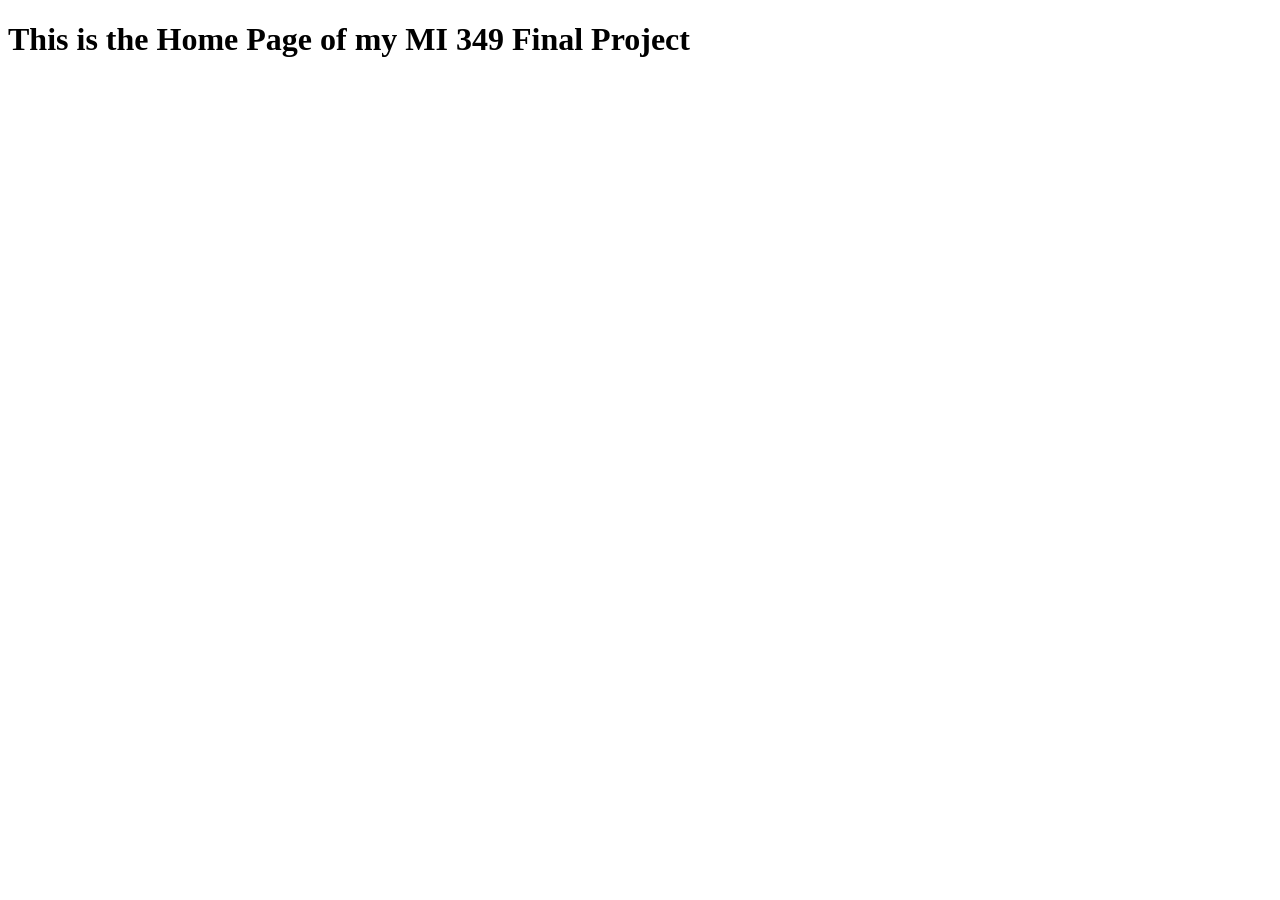
==== index.html @ 1194a59e "initial commit" ====
<!DOCTYPE html>
<html lang="en">
<head>
    <meta charset="UTF-8">
    <meta name="viewport" content="width=device-width, initial-scale=1.0">

    <!-- CSS stylesheets -->
    <link rel="stylesheet" href="styles.css">

    <title>Home</title>
</head>
<body>
    <h1>This is the Home Page of my MI 349 Final Project</h1>
</body>
</html>
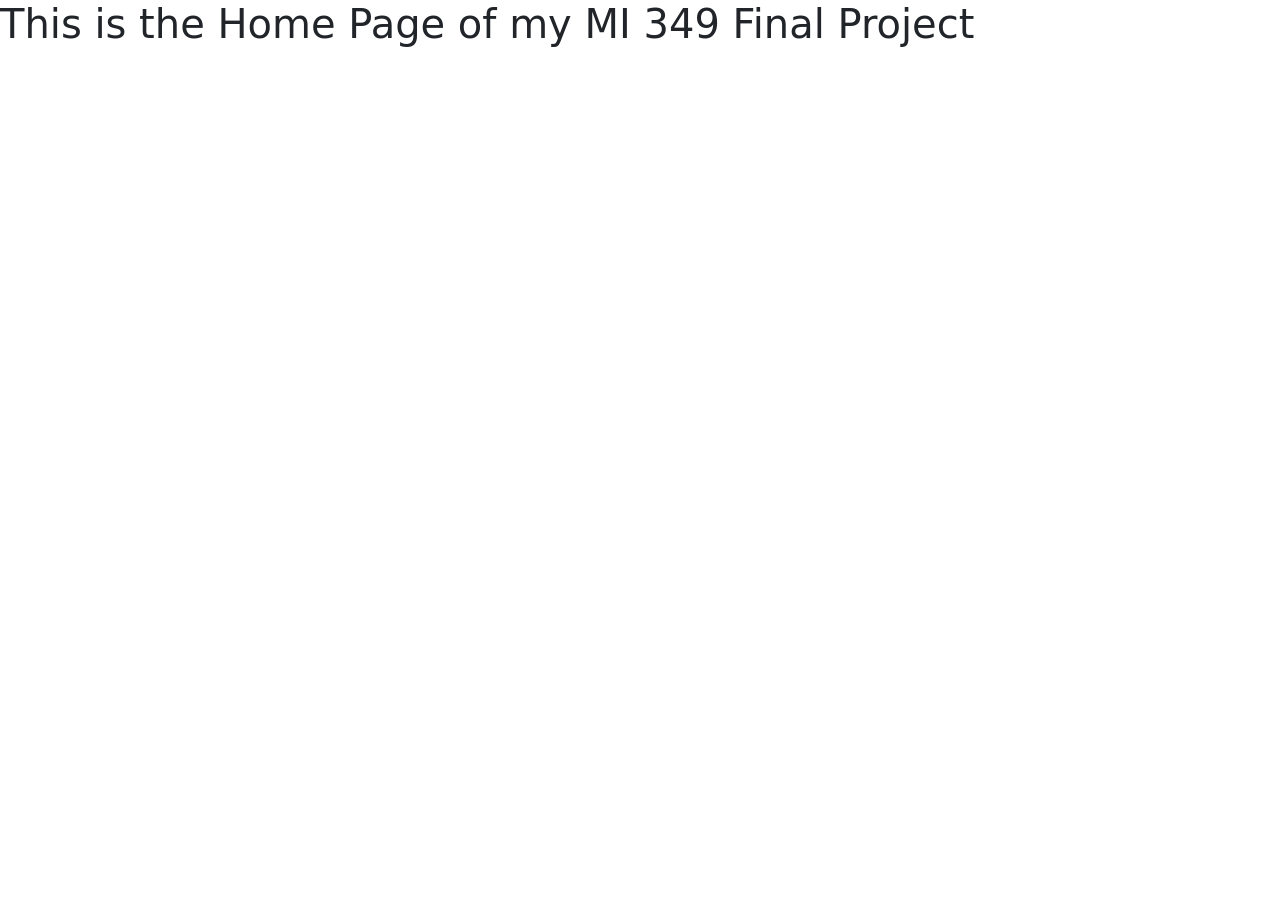
==== commit 8eb214a7: "updating repo" ====
--- a/index.html
+++ b/index.html
@@ -6,10 +6,13 @@
 
     <!-- CSS stylesheets -->
     <link rel="stylesheet" href="styles.css">
+    <link href="https://cdn.jsdelivr.net/npm/bootstrap@5.3.8/dist/css/bootstrap.min.css" rel="stylesheet" 
+        integrity="sha384-sRIl4kxILFvY47J16cr9ZwB07vP4J8+LH7qKQnuqkuIAvNWLzeN8tE5YBujZqJLB" crossorigin="anonymous">
 
     <title>Home</title>
 </head>
 <body>
+
     <h1>This is the Home Page of my MI 349 Final Project</h1>
 </body>
 </html>
--- a/styles.css
+++ b/styles.css
@@ -0,0 +1,7 @@
+:root {
+	--black: #000000;
+	--white: #FFFFFF;
+	--deep-indigo: #272654;
+	--muted-lavender: #8685AA;
+	--night-blue: #0F0E44;
+}
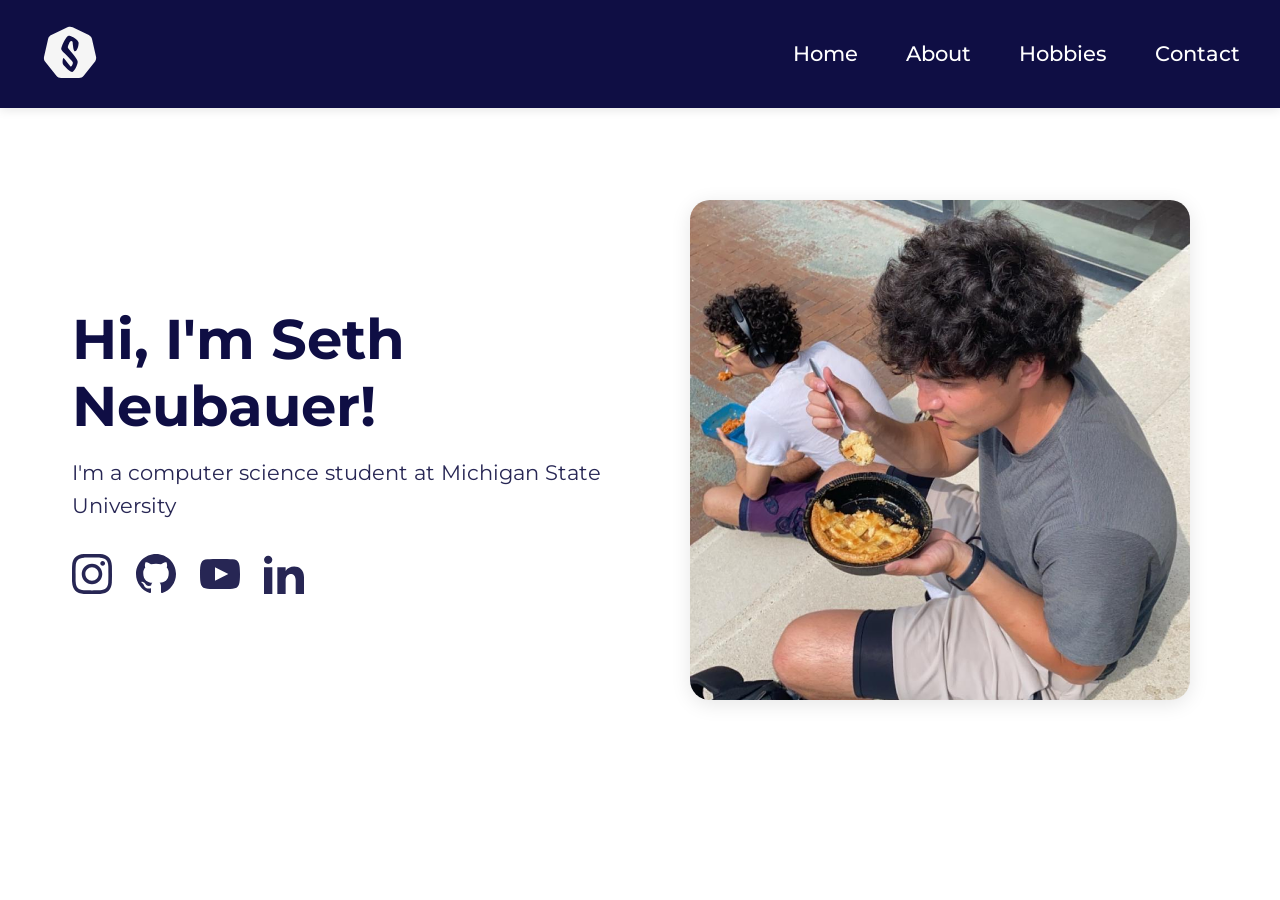
==== commit 2af6866e: "updating website" ====
--- a/index.html
+++ b/index.html
@@ -3,16 +3,90 @@
 <head>
     <meta charset="UTF-8">
     <meta name="viewport" content="width=device-width, initial-scale=1.0">
-
+    
     <!-- CSS stylesheets -->
     <link rel="stylesheet" href="styles.css">
-    <link href="https://cdn.jsdelivr.net/npm/bootstrap@5.3.8/dist/css/bootstrap.min.css" rel="stylesheet" 
-        integrity="sha384-sRIl4kxILFvY47J16cr9ZwB07vP4J8+LH7qKQnuqkuIAvNWLzeN8tE5YBujZqJLB" crossorigin="anonymous">
+
+    <!-- Google Fonts -->
+    <link rel="preconnect" href="https://fonts.googleapis.com">
+    <link rel="preconnect" href="https://fonts.gstatic.com" crossorigin>
+    <link href="https://fonts.googleapis.com/css2?family=Montserrat:wght@400;500;600;700&display=swap" rel="stylesheet">
 
     <title>Home</title>
 </head>
 <body>
+    <header>
+        <nav>
+            <img src="assets/web-logo.svg" alt="Website Logo" class="logo">
+            <button class="hamburger" aria-label="Toggle menu" aria-expanded="false">
+                <svg xmlns="http://www.w3.org/2000/svg" viewBox="0 0 512 512">
+                    <path d="M48 384c-8.8 0-16 7.2-16 16 0 44.2 35.8 80 80 80l288 0c44.2 0 80-35.8 80-80 0-8.8-7.2-16-16-16L48 384zM32 202c0 12.2 9.9 22 22 22L458 224c12.2 0 22-9.9 22-22 0-17.2-2.6-34.4-10.8-49.5-22.2-40.8-82.3-120.5-213.2-120.5S65 111.6 42.8 152.5C34.6 167.6 32 184.8 32 202zM0 304c0 17.7 14.3 32 32 32l448 0c17.7 0 32-14.3 32-32s-14.3-32-32-32L32 272c-17.7 0-32 14.3-32 32zM256 72a24 24 0 1 1 0 48 24 24 0 1 1 0-48zM120 128a24 24 0 1 1 48 0 24 24 0 1 1 -48 0zm248-24a24 24 0 1 1 0 48 24 24 0 1 1 0-48z" fill="white"/>
+                </svg>
+            </button>
+            <ul class="nav-links">
+                <li><a href="index.html">Home</a></li>
+                <li><a href="about.html">About</a></li>
+                <li><a href="hobbies.html">Hobbies</a></li>
+                <li><a href="contact.html">Contact</a></li>
+            </ul>
+        </nav>
+    </header>
 
-    <h1>This is the Home Page of my MI 349 Final Project</h1>
+    <main>
+        <section class="hero">
+            <div class="hero-content">
+                <h1>Hi, I'm Seth Neubauer!</h1>
+                <p>I'm a computer science student at Michigan State University</p>
+                
+                <div class="social-links">
+                    <a href="https://www.instagram.com" target="_blank" rel="noopener noreferrer" aria-label="Instagram">
+                        <svg width="40" height="40" viewBox="0 0 24 24" fill="none" xmlns="http://www.w3.org/2000/svg">
+                            <path d="M12 2.163c3.204 0 3.584.012 4.85.07 3.252.148 4.771 1.691 4.919 4.919.058 1.265.069 1.645.069 4.849 0 3.205-.012 3.584-.069 4.849-.149 3.225-1.664 4.771-4.919 4.919-1.266.058-1.644.07-4.85.07-3.204 0-3.584-.012-4.849-.07-3.26-.149-4.771-1.699-4.919-4.92-.058-1.265-.07-1.644-.07-4.849 0-3.204.013-3.583.07-4.849.149-3.227 1.664-4.771 4.919-4.919 1.266-.057 1.645-.069 4.849-.069zm0-2.163c-3.259 0-3.667.014-4.947.072-4.358.2-6.78 2.618-6.98 6.98-.059 1.281-.073 1.689-.073 4.948 0 3.259.014 3.668.072 4.948.2 4.358 2.618 6.78 6.98 6.98 1.281.058 1.689.072 4.948.072 3.259 0 3.668-.014 4.948-.072 4.354-.2 6.782-2.618 6.979-6.98.059-1.28.073-1.689.073-4.948 0-3.259-.014-3.667-.072-4.947-.196-4.354-2.617-6.78-6.979-6.98-1.281-.059-1.69-.073-4.949-.073zm0 5.838c-3.403 0-6.162 2.759-6.162 6.162s2.759 6.163 6.162 6.163 6.162-2.759 6.162-6.163c0-3.403-2.759-6.162-6.162-6.162zm0 10.162c-2.209 0-4-1.79-4-4 0-2.209 1.791-4 4-4s4 1.791 4 4c0 2.21-1.791 4-4 4zm6.406-11.845c-.796 0-1.441.645-1.441 1.44s.645 1.44 1.441 1.44c.795 0 1.439-.645 1.439-1.44s-.644-1.44-1.439-1.44z" fill="#272654"/>
+                        </svg>
+                    </a>
+                    <a href="https://github.com/neubauerseth" target="_blank" rel="noopener noreferrer" aria-label="GitHub">
+                        <svg width="40" height="40" viewBox="0 0 24 24" fill="none" xmlns="http://www.w3.org/2000/svg">
+                            <path d="M12 0c-6.626 0-12 5.373-12 12 0 5.302 3.438 9.8 8.207 11.387.599.111.793-.261.793-.577v-2.234c-3.338.726-4.033-1.416-4.033-1.416-.546-1.387-1.333-1.756-1.333-1.756-1.089-.745.083-.729.083-.729 1.205.084 1.839 1.237 1.839 1.237 1.07 1.834 2.807 1.304 3.492.997.107-.775.418-1.305.762-1.604-2.665-.305-5.467-1.334-5.467-5.931 0-1.311.469-2.381 1.236-3.221-.124-.303-.535-1.524.117-3.176 0 0 1.008-.322 3.301 1.23.957-.266 1.983-.399 3.003-.404 1.02.005 2.047.138 3.006.404 2.291-1.552 3.297-1.23 3.297-1.23.653 1.653.242 2.874.118 3.176.77.84 1.235 1.911 1.235 3.221 0 4.609-2.807 5.624-5.479 5.921.43.372.823 1.102.823 2.222v3.293c0 .319.192.694.801.576 4.765-1.589 8.199-6.086 8.199-11.386 0-6.627-5.373-12-12-12z" fill="#272654"/>
+                        </svg>
+                    </a>
+                    <a href="https://www.youtube.com/@SethNeubauer/videos" target="_blank" rel="noopener noreferrer" aria-label="YouTube">
+                        <svg width="40" height="40" viewBox="0 0 24 24" fill="none" xmlns="http://www.w3.org/2000/svg">
+                            <path d="M19.615 3.184c-3.604-.246-11.631-.245-15.23 0-3.897.266-4.356 2.62-4.385 8.816.029 6.185.484 8.549 4.385 8.816 3.6.245 11.626.246 15.23 0 3.897-.266 4.356-2.62 4.385-8.816-.029-6.185-.484-8.549-4.385-8.816zm-10.615 12.816v-8l8 3.993-8 4.007z" fill="#272654"/>
+                        </svg>
+                    </a>
+                    <a href="https://www.linkedin.com/in/sethneubauer/" target="_blank" rel="noopener noreferrer" aria-label="LinkedIn">
+                        <svg width="40" height="40" viewBox="0 0 24 24" fill="none" xmlns="http://www.w3.org/2000/svg">
+                            <path d="M4.98 3.5c0 1.381-1.11 2.5-2.48 2.5s-2.48-1.119-2.48-2.5c0-1.38 1.11-2.5 2.48-2.5s2.48 1.12 2.48 2.5zm.02 4.5h-5v16h5v-16zm7.982 0h-4.968v16h4.969v-8.399c0-4.67 6.029-5.052 6.029 0v8.399h4.988v-10.131c0-7.88-8.922-7.593-11.018-3.714v-2.155z" fill="#272654"/>
+                        </svg>
+                    </a>
+                </div>
+            </div>
+            
+            <div class="hero-image">
+                <img src="assets/home-picture.jpg" alt="Home page picture">
+            </div>
+        </section>
+    </main>
+    
+    <script>
+        const hamburger = document.querySelector('.hamburger');
+        const navLinks = document.querySelector('.nav-links');
+        
+        hamburger.addEventListener('click', () => {
+            navLinks.classList.toggle('active');
+            hamburger.classList.toggle('active');
+            const isExpanded = hamburger.getAttribute('aria-expanded') === 'true';
+            hamburger.setAttribute('aria-expanded', !isExpanded);
+        });
+        
+        // Close menu when clicking on a link
+        document.querySelectorAll('.nav-links a').forEach(link => {
+            link.addEventListener('click', () => {
+                navLinks.classList.remove('active');
+                hamburger.classList.remove('active');
+                hamburger.setAttribute('aria-expanded', 'false');
+            });
+        });
+    </script>
 </body>
 </html>
--- a/styles.css
+++ b/styles.css
@@ -1,7 +1,475 @@
+/* Color palette: named CSS variables for easy use */
 :root {
 	--black: #000000;
 	--white: #FFFFFF;
 	--deep-indigo: #272654;
 	--muted-lavender: #8685AA;
 	--night-blue: #0F0E44;
+}
+
+/* Global Styles */
+* {
+	margin: 0;
+	padding: 0;
+	box-sizing: border-box;
+}
+
+body {
+	font-family: 'Montserrat', sans-serif;
+	line-height: 1.6;
+	color: var(--deep-indigo);
+	background-color: var(--white);
+}
+
+/* Navigation Header */
+header {
+	background-color: var(--night-blue);
+	padding: 1.5rem 2rem;
+	position: fixed;
+	top: 0;
+	width: 100%;
+	z-index: 1000;
+	box-shadow: 0 2px 10px rgba(0, 0, 0, 0.1);
+}
+
+nav {
+	display: flex;
+	justify-content: space-between;
+	align-items: center;
+	max-width: 1200px;
+	margin: 0 auto;
+	position: relative;
+}
+
+.logo {
+	height: 60px;
+	width: auto;
+}
+
+.hamburger {
+	display: none;
+	background: none;
+	border: none;
+	cursor: pointer;
+	padding: 0.5rem;
+	z-index: 1001;
+}
+
+.hamburger svg {
+	width: 35px;
+	height: 35px;
+	transition: transform 0.3s ease;
+}
+
+.hamburger:hover svg {
+	transform: scale(1.1);
+}
+
+.nav-links {
+	display: flex;
+	list-style: none;
+	gap: 3rem;
+}
+
+.nav-links a {
+	color: var(--white);
+	text-decoration: none;
+	font-size: 1.3rem;
+	font-weight: 500;
+	transition: color 0.3s ease;
+}
+
+.nav-links a:hover {
+	color: var(--muted-lavender);
+}
+
+/* Main Content Container */
+main {
+	margin-top: 120px;
+	padding: 2rem;
+	max-width: 1200px;
+	margin-left: auto;
+	margin-right: auto;
+}
+
+/* Hero Section (Home Page) */
+.hero {
+	display: flex;
+	justify-content: space-between;
+	align-items: center;
+	gap: 4rem;
+	padding: 3rem 0;
+}
+
+.hero-content {
+	flex: 1;
+}
+
+.hero-content h1 {
+	font-size: 3.5rem;
+	color: var(--night-blue);
+	margin-bottom: 1rem;
+	line-height: 1.2;
+}
+
+.hero-content p {
+	font-size: 1.3rem;
+	color: var(--deep-indigo);
+	margin-bottom: 2rem;
+}
+
+.hero-image {
+	flex: 1;
+	text-align: center;
+}
+
+.hero-image img {
+	width: 100%;
+	max-width: 500px;
+	aspect-ratio: 1 / 1;
+	object-fit: cover;
+	object-position: center;
+	border-radius: 20px;
+	box-shadow: 0 4px 20px rgba(0, 0, 0, 0.1);
+}
+
+.social-links {
+	display: flex;
+	gap: 1.5rem;
+	margin-top: 2rem;
+}
+
+.social-links a {
+	display: inline-block;
+	transition: transform 0.3s ease;
+}
+
+.social-links img {
+	width: 40px;
+	height: 40px;
+}
+
+.social-links a:hover {
+	transform: translateY(-5px);
+}
+
+/* About Page Styles */
+.about-section {
+	padding: 2rem 0;
+}
+
+.about-section h1 {
+	font-size: 3rem;
+	color: var(--night-blue);
+	margin-bottom: 2rem;
+}
+
+.about-section p {
+	font-size: 1.2rem;
+	line-height: 1.8;
+	margin-bottom: 1.5rem;
+	color: var(--deep-indigo);
+}
+
+/* Contact Page Styles */
+.contact-section {
+	display: flex;
+	justify-content: space-between;
+	align-items: center;
+	gap: 4rem;
+	padding: 2rem 0;
+}
+
+.contact-content {
+	flex: 1;
+}
+
+.contact-content h1 {
+	font-size: 3rem;
+	color: var(--night-blue);
+	margin-bottom: 2rem;
+}
+
+.contact-content h2 {
+	font-size: 2rem;
+	color: var(--deep-indigo);
+	margin-bottom: 2rem;
+}
+
+.contact-content p {
+	font-size: 1.3rem;
+	color: var(--deep-indigo);
+	margin-bottom: 1rem;
+}
+
+.contact-email {
+	font-size: 2rem;
+	color: var(--night-blue);
+	font-weight: 600;
+	margin-top: 1.5rem;
+}
+
+.contact-image {
+	flex: 1;
+	text-align: center;
+}
+
+.contact-image img {
+	max-width: 100%;
+	height: auto;
+	border-radius: 20px;
+	box-shadow: 0 4px 20px rgba(0, 0, 0, 0.1);
+}
+
+/* Contact Form Styles */
+form {
+	display: flex;
+	flex-direction: column;
+	gap: 1.5rem;
+	margin-top: 2rem;
+}
+
+.form-group {
+	display: flex;
+	flex-direction: column;
+	gap: 0.5rem;
+}
+
+.form-group label {
+	font-size: 1.1rem;
+	font-weight: 500;
+	color: var(--deep-indigo);
+}
+
+.form-group input,
+.form-group textarea {
+	padding: 0.75rem;
+	font-size: 1rem;
+	border: 2px solid var(--muted-lavender);
+	border-radius: 8px;
+	font-family: inherit;
+	transition: border-color 0.3s ease;
+}
+
+.form-group input:focus,
+.form-group textarea:focus {
+	outline: none;
+	border-color: var(--deep-indigo);
+}
+
+.form-group textarea {
+	resize: vertical;
+	min-height: 100px;
+}
+
+form button {
+	padding: 1rem 2rem;
+	font-size: 1.1rem;
+	font-weight: 600;
+	color: var(--white);
+	background-color: var(--night-blue);
+	border: none;
+	border-radius: 8px;
+	cursor: pointer;
+	transition: background-color 0.3s ease, transform 0.2s ease;
+	align-self: flex-start;
+}
+
+form button:hover {
+	background-color: var(--deep-indigo);
+	transform: translateY(-2px);
+}
+
+form button:active {
+	transform: translateY(0);
+}
+
+/* Hobbies Page Styles */
+.hobbies-section {
+	padding: 2rem 0;
+}
+
+.hobby-item {
+	margin-bottom: 4rem;
+	display: flex;
+	gap: 3rem;
+	align-items: center;
+}
+
+.hobby-item:nth-child(even) {
+	flex-direction: row-reverse;
+}
+
+.hobby-text {
+	flex: 1;
+}
+
+.hobby-text p {
+	font-size: 1.2rem;
+	line-height: 1.8;
+	color: var(--deep-indigo);
+}
+
+.hobby-image {
+	flex: 1;
+}
+
+.hobby-image img {
+	max-width: 100%;
+	height: auto;
+	border-radius: 15px;
+	box-shadow: 0 4px 15px rgba(0, 0, 0, 0.1);
+}
+
+/* Car Gallery Styles */
+.car-collection {
+	flex-direction: column !important;
+}
+
+.car-gallery {
+	display: grid;
+	grid-template-columns: repeat(3, 1fr);
+	gap: 2rem;
+	margin-top: 2rem;
+	width: 100%;
+}
+
+.car-item {
+	margin: 0;
+	text-align: center;
+}
+
+.car-item img {
+	width: 100%;
+	height: 250px;
+	object-fit: cover;
+	border-radius: 15px;
+	box-shadow: 0 4px 15px rgba(0, 0, 0, 0.1);
+	transition: transform 0.3s ease;
+}
+
+.car-item img:hover {
+	transform: scale(1.05);
+}
+
+.car-item figcaption {
+	margin-top: 0.75rem;
+	font-size: 1.1rem;
+	font-weight: 600;
+	color: var(--deep-indigo);
+}
+
+/* Responsive Design */
+@media (max-width: 768px) {
+	.hamburger {
+		display: flex;
+	}
+
+	.nav-links {
+		position: fixed;
+		top: -100%;
+		left: 0;
+		width: 100%;
+		background-color: var(--night-blue);
+		flex-direction: column;
+		align-items: center;
+		gap: 1.5rem;
+		padding: 6rem 2rem 2rem;
+		transition: top 0.3s ease;
+		z-index: 999;
+		box-shadow: 0 5px 15px rgba(0, 0, 0, 0.3);
+	}
+
+	.nav-links.active {
+		top: 0;
+	}
+
+	.nav-links a {
+		font-size: 1.5rem;
+	}
+
+	.logo {
+		height: 45px;
+	}
+
+	main {
+		margin-top: 100px;
+		padding: 1rem;
+	}
+
+	.hero {
+		flex-direction: column;
+		gap: 2rem;
+	}
+
+	.hero-content h1 {
+		font-size: 2.5rem;
+	}
+
+	.hero-content p {
+		font-size: 1.1rem;
+	}
+
+	.social-links {
+		justify-content: center;
+	}
+
+	.contact-section {
+		flex-direction: column;
+		gap: 2rem;
+	}
+
+	.contact-content h1 {
+		font-size: 2.5rem;
+	}
+
+	.contact-content h2 {
+		font-size: 1.5rem;
+	}
+
+	.contact-email {
+		font-size: 1.5rem;
+	}
+
+	.about-section h1 {
+		font-size: 2.5rem;
+	}
+
+	.hobby-item,
+	.hobby-item:nth-child(even) {
+		flex-direction: column;
+		gap: 1.5rem;
+	}
+
+	.car-gallery {
+		grid-template-columns: 1fr;
+		gap: 1.5rem;
+	}
+
+	.car-item img {
+		height: 200px;
+	}
+}
+
+@media (max-width: 480px) {
+	header {
+		padding: 1rem;
+	}
+
+	.nav-links {
+		gap: 1rem;
+	}
+
+	.nav-links a {
+		font-size: 0.9rem;
+	}
+
+	.hero-content h1 {
+		font-size: 2rem;
+	}
+
+	.contact-content h1,
+	.about-section h1 {
+		font-size: 2rem;
+	}
 }
